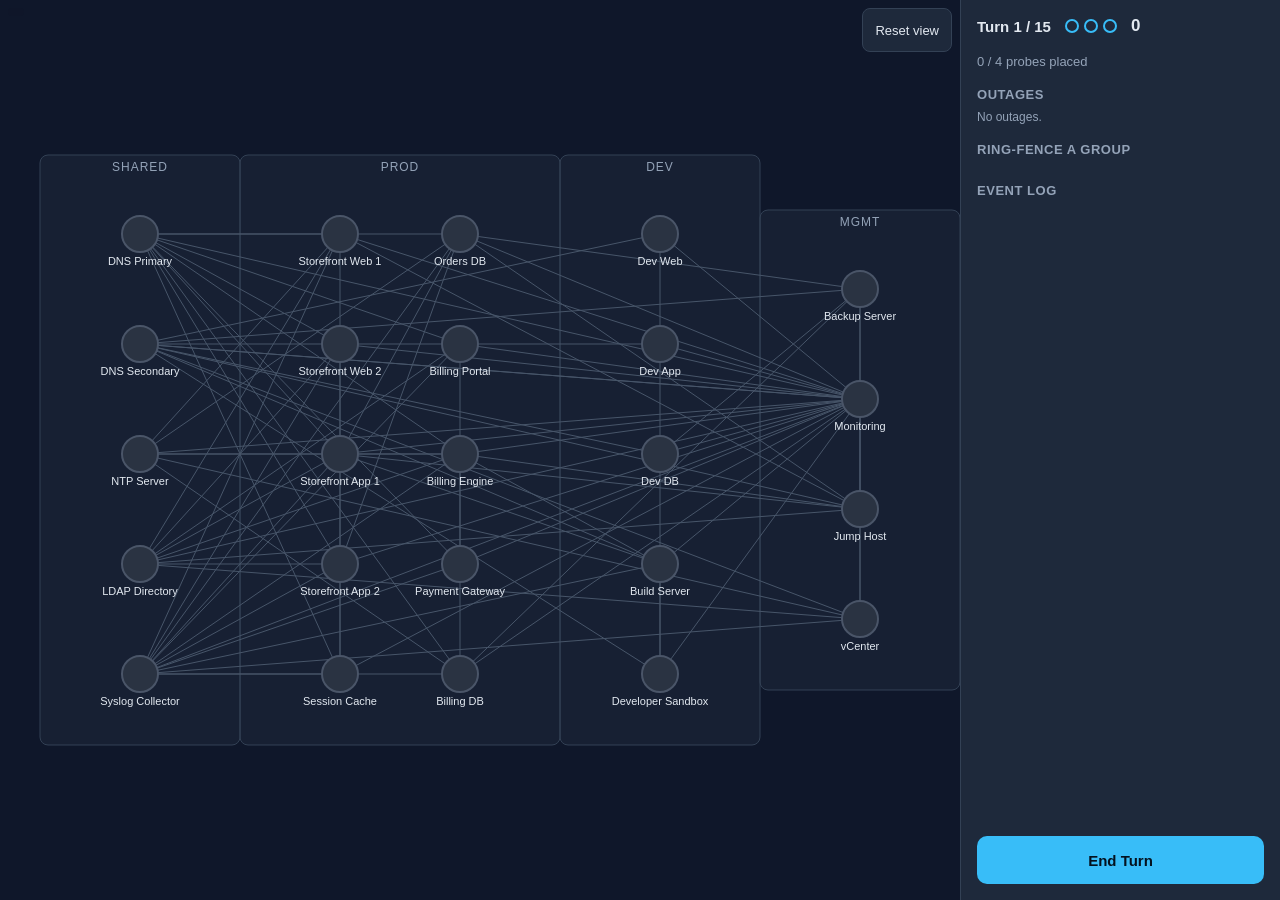
==== blast-radius/index.html @ e0a1378c "blast-radius: Phase 1 — static map, both layout modes Add index.html, css/style.css, layout.js and r" ====
<!DOCTYPE html>
<html lang="en">
<head>
<meta charset="UTF-8" />
<meta name="viewport" content="width=device-width, initial-scale=1, viewport-fit=cover" />
<title>Blast Radius</title>
<link rel="stylesheet" href="css/style.css" />
</head>
<body>
<div id="app" class="app">

  <!-- ===================================================================
       Movable content blocks. main.js reparents each of these into a
       mode-specific slot on layout-mode switch (wide sidebar vs tall status
       bar / bottom sheet, spec 6.5). Every element keeps its id no matter
       which slot currently holds it, so game logic and tests never care
       which layout mode is active. Nothing here is ever duplicated.
       =================================================================== -->

  <div id="status-cluster" class="status-cluster">
    <div id="turn-counter" class="turn-counter" data-testid="turn-counter">Turn 1 / 15</div>
    <div id="ap-indicator" class="ap-indicator" data-testid="ap-indicator" aria-label="Action points remaining">
      <span class="ap-pip" data-pip-index="0"></span>
      <span class="ap-pip" data-pip-index="1"></span>
      <span class="ap-pip" data-pip-index="2"></span>
    </div>
    <div id="score-readout" class="score-readout" data-testid="score-readout">
      <span class="score-total" data-testid="score-total">0</span>
      <span class="score-breakdown muted" data-testid="score-breakdown"></span>
    </div>
  </div>

  <div id="probe-count" class="probe-count" data-testid="probe-count">0 / 4 probes placed</div>

  <section id="outage-section" class="panel-section">
    <h2>Outages</h2>
    <div id="outage-list" class="outage-list" data-testid="outage-list">
      <p class="muted panel-empty">No outages.</p>
    </div>
  </section>

  <section id="fence-section" class="panel-section">
    <h2>Ring-fence a group</h2>
    <div id="fence-buttons" class="fence-buttons" data-testid="fence-buttons"></div>
  </section>

  <section id="log-section" class="panel-section">
    <h2>Event log</h2>
    <ol id="event-log" class="event-log" data-testid="event-log"></ol>
  </section>

  <button id="end-turn-btn" class="end-turn-btn" type="button" data-testid="end-turn-btn">
    End Turn
  </button>

  <svg id="board" class="board" tabindex="0" aria-label="Datacenter map"></svg>
  <div id="intrusion-banner" class="intrusion-banner" hidden>An intrusion is underway.</div>
  <button id="reset-view-btn" class="reset-view-btn" type="button">Reset view</button>
  <div id="seed-display" class="seed-display"></div>
  <div id="debug-badge" class="debug-badge" hidden>DEBUG</div>
  <div id="action-bar" class="action-bar" hidden></div>

  <!-- ===================================================================
       Layout shells. Exactly one is visible at a time (CSS, driven by a
       class main.js sets on #app after measuring viewport width per spec
       6.1). Each shell just provides slots for the movable blocks above.
       =================================================================== -->

  <div id="wide-chrome" class="wide-chrome">
    <main id="map-wrap" class="map-wrap"></main>
    <aside id="sidebar" class="sidebar">
      <div id="wide-status-slot" class="chrome-slot"></div>
      <div id="wide-probe-slot" class="chrome-slot"></div>
      <div id="wide-outage-slot" class="chrome-slot"></div>
      <div id="wide-fence-slot" class="chrome-slot"></div>
      <div id="wide-log-slot" class="chrome-slot chrome-slot-grow"></div>
      <div id="wide-endturn-slot" class="chrome-slot"></div>
    </aside>
  </div>

  <div id="tall-chrome" class="tall-chrome">
    <header id="status-bar" class="status-bar">
      <div id="tall-status-slot" class="chrome-slot"></div>
    </header>

    <main id="map-wrap-tall" class="map-wrap map-wrap-tall"></main>

    <div id="bottom-sheet" class="bottom-sheet">
      <div id="sheet-panel" class="sheet-panel">
        <div class="sheet-tabs" role="tablist">
          <button class="sheet-tab" data-tab="fences" type="button">Fences</button>
          <button class="sheet-tab" data-tab="outages" type="button">Outages</button>
          <button class="sheet-tab" data-tab="log" type="button">Log</button>
        </div>
        <div class="sheet-content">
          <div class="sheet-tab-panel" data-tab-panel="fences"></div>
          <div class="sheet-tab-panel" data-tab-panel="outages"></div>
          <div class="sheet-tab-panel" data-tab-panel="log"></div>
        </div>
      </div>
      <div id="sheet-bar" class="sheet-bar">
        <button id="sheet-handle" class="sheet-handle" type="button" aria-label="Expand panel">
          <span class="sheet-handle-grip"></span>
          <span id="outage-badge" class="outage-badge" data-testid="outage-badge" hidden>0</span>
        </button>
        <div id="tall-endturn-slot" class="chrome-slot chrome-slot-endturn"></div>
      </div>
    </div>
  </div>

  <div id="end-screen" class="end-screen" data-testid="end-screen" hidden></div>
</div>
<script type="module" src="js/main.js"></script>
</body>
</html>
---- blast-radius/css/style.css ----
/* Blast Radius — style.css
   Dark theme palette per spec 6.3:
   background #0f172a, panels #1e293b, text #e2e8f0, muted #94a3b8,
   accent #38bdf8, danger #ef4444, warning #f59e0b, success #22c55e. */

:root {
  --bg: #0f172a;
  --panel: #1e293b;
  --panel-2: #24324a;
  --text: #e2e8f0;
  --muted: #94a3b8;
  --accent: #38bdf8;
  --danger: #ef4444;
  --warning: #f59e0b;
  --success: #22c55e;
  --border: #334155;

  --node-fill: #2a3342;
  --node-stroke: #4a5568;
  --node-compromised-fill: #7f1d1d;
  --node-compromised-stroke: #ef4444;
  --node-outage-fill: #78350f;
  --node-outage-stroke: #f59e0b;
  --node-selected-stroke: #e2e8f0;
}

* { box-sizing: border-box; }

/* The `hidden` attribute must always win over any class that also sets
   `display`. Without this, an author rule like `.end-screen { display:
   flex }` beats the UA `[hidden]` rule at equal specificity and the
   "hidden" element still paints (and, if it's a full-screen overlay,
   blocks the whole page). Toggle visibility with `el.hidden`. */
[hidden] { display: none !important; }

html, body {
  margin: 0;
  padding: 0;
  background: var(--bg);
  color: var(--text);
  font-family: -apple-system, BlinkMacSystemFont, "Segoe UI", Roboto, Helvetica, Arial, sans-serif;
  overscroll-behavior: none; /* kill pull-to-refresh, spec 6.2 */
  height: 100%;
}

body {
  overflow: hidden;
}

.app {
  height: 100vh;
  height: 100dvh;
  width: 100%;
  position: relative;
}

h2 {
  font-size: 13px;
  text-transform: uppercase;
  letter-spacing: 0.04em;
  color: var(--muted);
  margin: 0 0 8px;
}

button {
  font-family: inherit;
  cursor: pointer;
  appearance: none;
  -webkit-appearance: none;
  color: inherit;
  background: none;
}

.muted { color: var(--muted); }

/* ---------------------------------------------------------------------
   Board (SVG) — shared regardless of which map-wrap currently holds it.
   --------------------------------------------------------------------- */

.board {
  width: 100%;
  height: 100%;
  display: block;
  touch-action: none; /* spec 6.2: don't let the browser steal gestures */
  background: var(--bg);
}

.map-wrap {
  position: relative;
  width: 100%;
  height: 100%;
  overflow: hidden;
  min-height: 0;
}

.zone-band {
  fill: rgba(148, 163, 184, 0.06);
  stroke: var(--border);
  stroke-width: 1;
}

.zone-band-label {
  fill: var(--muted);
  font-size: 12px;
  text-transform: uppercase;
  letter-spacing: 0.08em;
}

.fence-band {
  fill: none;
  stroke: var(--accent);
  stroke-width: 2;
  stroke-dasharray: 6 4;
  pointer-events: none;
}

.flow-edge {
  stroke: #475569;
}

.flow-edge.flow-blocked {
  stroke: var(--danger);
}

.flow-edge.flow-debug-only {
  opacity: 0.45;
  stroke-dasharray: 2 2;
}

.node-circle {
  fill: var(--node-fill);
  stroke: var(--node-stroke);
  stroke-width: 2px;
}

.node-circle.node-probed {
  stroke: var(--accent);
  stroke-width: 3px;
}

.node-circle.node-compromised {
  fill: var(--node-compromised-fill);
  stroke: var(--node-compromised-stroke);
  stroke-width: 3px;
  animation: pulse-compromised 1.4s ease-in-out infinite;
}

.node-circle.node-debug-compromised {
  stroke: var(--danger);
  stroke-width: 3px;
  stroke-dasharray: 3 2;
}

.node-circle.node-outage {
  fill: var(--node-outage-fill);
  stroke: var(--node-outage-stroke);
  stroke-width: 3px;
}

.node-circle.node-selected {
  stroke: var(--node-selected-stroke);
  stroke-width: 3px;
}

@keyframes pulse-compromised {
  0%, 100% { stroke-opacity: 1; }
  50% { stroke-opacity: 0.4; }
}

.node-probe-badge {
  fill: var(--accent);
  stroke: var(--bg);
  stroke-width: 1px;
}

.node-label {
  fill: var(--text);
  text-anchor: middle;
  pointer-events: none;
}

.node-hit {
  fill: transparent;
  pointer-events: all;
  cursor: pointer;
}

/* ---------------------------------------------------------------------
   Floating map controls (reparented between wide/tall map-wraps)
   --------------------------------------------------------------------- */

.reset-view-btn {
  position: absolute;
  top: 8px;
  right: 8px;
  z-index: 5;
  min-height: 44px;
  min-width: 44px;
  padding: 0 12px;
  background: var(--panel);
  color: var(--text);
  border: 1px solid var(--border);
  border-radius: 8px;
  font-size: 13px;
}

.seed-display {
  position: absolute;
  top: 8px;
  left: 8px;
  z-index: 5;
  font-size: 11px;
  color: var(--muted);
  background: rgba(15, 23, 42, 0.7);
  padding: 4px 8px;
  border-radius: 6px;
}

.debug-badge {
  position: absolute;
  bottom: 8px;
  left: 8px;
  z-index: 6;
  background: var(--danger);
  color: #fff;
  font-weight: 700;
  font-size: 11px;
  letter-spacing: 0.08em;
  padding: 4px 8px;
  border-radius: 6px;
}

.intrusion-banner {
  position: absolute;
  top: 8px;
  left: 50%;
  transform: translateX(-50%);
  z-index: 5;
  background: rgba(127, 29, 29, 0.92);
  border: 1px solid var(--danger);
  color: var(--text);
  padding: 8px 14px;
  border-radius: 8px;
  font-size: 13px;
  text-align: center;
}

.action-bar {
  position: absolute;
  left: 50%;
  bottom: 12px;
  transform: translateX(-50%);
  z-index: 10;
  background: var(--panel);
  border: 1px solid var(--border);
  border-radius: 12px;
  padding: 12px;
  max-width: min(92%, 420px);
  width: 92%;
  box-shadow: 0 8px 24px rgba(0, 0, 0, 0.4);
}

.action-bar h3 {
  margin: 0 0 8px;
  font-size: 14px;
}

.action-bar p {
  margin: 0 0 10px;
  font-size: 13px;
  color: var(--muted);
}

.action-bar-buttons {
  display: flex;
  flex-wrap: wrap;
  gap: 8px;
}

.action-btn {
  min-height: 44px;
  padding: 0 14px;
  border-radius: 8px;
  border: 1px solid var(--border);
  background: var(--panel-2);
  color: var(--text);
  font-size: 13px;
  flex: 1 1 auto;
}

.action-btn:disabled {
  opacity: 0.45;
  cursor: not-allowed;
}

.action-btn.action-cancel {
  background: transparent;
}

.action-btn.action-danger {
  border-color: var(--danger);
  color: #fecaca;
}

.action-btn.action-confirm {
  border-color: var(--warning);
  color: #fde68a;
}

/* ---------------------------------------------------------------------
   Shared status cluster (turn / AP / score)
   --------------------------------------------------------------------- */

.status-cluster {
  display: flex;
  align-items: center;
  gap: 14px;
  flex-wrap: wrap;
}

.turn-counter {
  font-weight: 700;
  font-size: 15px;
  white-space: nowrap;
}

.ap-indicator {
  display: flex;
  gap: 5px;
}

.ap-pip {
  width: 14px;
  height: 14px;
  border-radius: 50%;
  border: 2px solid var(--accent);
  background: transparent;
}

.ap-pip.ap-pip-filled {
  background: var(--accent);
}

.score-readout {
  display: flex;
  flex-direction: column;
  line-height: 1.2;
}

.score-total {
  font-weight: 700;
  font-size: 17px;
}

.score-breakdown {
  font-size: 11px;
}

.probe-count {
  font-size: 13px;
  color: var(--muted);
}

/* ---------------------------------------------------------------------
   Panels: outages / fences / log — shared markup, reparented per mode
   --------------------------------------------------------------------- */

.panel-section {
  min-width: 0;
}

.panel-empty {
  font-size: 12px;
  margin: 0;
}

.outage-list, .fence-buttons, .event-log {
  display: flex;
  flex-direction: column;
  gap: 8px;
}

.outage-row {
  display: flex;
  align-items: center;
  justify-content: space-between;
  gap: 8px;
  background: var(--panel-2);
  border: 1px solid var(--node-outage-stroke);
  border-radius: 8px;
  padding: 6px 10px;
  font-size: 12px;
}

.repair-btn {
  min-height: 44px;
  min-width: 44px;
  padding: 0 12px;
  border-radius: 8px;
  border: 1px solid var(--warning);
  background: transparent;
  color: var(--warning);
  font-size: 12px;
}

.fence-btn {
  min-height: 44px;
  width: 100%;
  text-align: left;
  padding: 8px 12px;
  border-radius: 8px;
  border: 1px solid var(--border);
  background: var(--panel-2);
  color: var(--text);
  font-size: 13px;
  display: flex;
  justify-content: space-between;
  gap: 8px;
}

.fence-btn:disabled {
  opacity: 0.4;
  cursor: not-allowed;
}

.fence-btn .fence-cost {
  color: var(--muted);
  white-space: nowrap;
}

.fence-btn.fence-fenced {
  border-color: var(--success);
  color: var(--success);
}

.event-log {
  list-style: none;
  margin: 0;
  padding: 0;
  font-size: 12px;
  overflow-y: auto;
}

.event-log li {
  border-left: 2px solid var(--border);
  padding-left: 8px;
}

.event-log li.log-attacker { border-left-color: var(--danger); }
.event-log li.log-discovery { border-left-color: var(--accent); }
.event-log li.log-fence { border-left-color: var(--warning); }
.event-log li.log-outage { border-left-color: var(--warning); }

.end-turn-btn {
  min-height: 48px;
  width: 100%;
  border-radius: 10px;
  border: none;
  background: var(--accent);
  color: #04121f;
  font-weight: 700;
  font-size: 15px;
}

.end-turn-btn:disabled {
  opacity: 0.5;
  cursor: not-allowed;
}

/* ---------------------------------------------------------------------
   Wide chrome (>= 900px): map left, 320px sidebar right
   --------------------------------------------------------------------- */

.wide-chrome {
  display: none;
  height: 100%;
  width: 100%;
}

.app.mode-wide .wide-chrome { display: flex; }
.app.mode-wide .tall-chrome { display: none; }

.sidebar {
  width: 320px;
  flex: 0 0 320px;
  background: var(--panel);
  border-left: 1px solid var(--border);
  padding: 16px;
  display: flex;
  flex-direction: column;
  gap: 18px;
  overflow-y: auto;
}

.chrome-slot-grow {
  flex: 1 1 auto;
  min-height: 0;
  display: flex;
  flex-direction: column;
}

.chrome-slot-grow .panel-section {
  display: flex;
  flex-direction: column;
  min-height: 0;
  flex: 1 1 auto;
}

/* ---------------------------------------------------------------------
   Tall chrome (< 900px): pinned status bar, map, bottom sheet
   --------------------------------------------------------------------- */

.tall-chrome {
  display: none;
  flex-direction: column;
  height: 100%;
  width: 100%;
}

.app.mode-tall .tall-chrome { display: flex; }
.app.mode-tall .wide-chrome { display: none; }

.status-bar {
  flex: 0 0 auto;
  min-height: 56px;
  background: var(--panel);
  border-bottom: 1px solid var(--border);
  display: flex;
  align-items: center;
  padding: 8px 12px;
  padding-top: calc(8px + env(safe-area-inset-top));
  padding-left: calc(12px + env(safe-area-inset-left));
  padding-right: calc(12px + env(safe-area-inset-right));
  z-index: 20;
}

.map-wrap-tall {
  flex: 1 1 auto;
  min-height: 0;
}

.bottom-sheet {
  flex: 0 0 auto;
  z-index: 20;
  background: var(--panel);
  border-top: 1px solid var(--border);
  display: flex;
  flex-direction: column;
}

.sheet-panel {
  max-height: 0;
  overflow: hidden;
  transition: max-height 0.22s ease;
  display: flex;
  flex-direction: column;
}

.bottom-sheet.expanded .sheet-panel {
  max-height: 55vh;
}

.sheet-tabs {
  display: flex;
  border-bottom: 1px solid var(--border);
}

.sheet-tab {
  flex: 1 1 0;
  min-height: 44px;
  background: transparent;
  border: none;
  color: var(--muted);
  font-size: 13px;
  border-bottom: 2px solid transparent;
}

.sheet-tab.sheet-tab-active {
  color: var(--text);
  border-bottom-color: var(--accent);
}

.sheet-content {
  overflow-y: auto;
  padding: 12px;
  padding-bottom: calc(12px + env(safe-area-inset-bottom));
}

.sheet-tab-panel { display: none; }
.sheet-tab-panel.sheet-tab-panel-active { display: block; }

.sheet-bar {
  flex: 0 0 auto;
  display: flex;
  align-items: center;
  gap: 10px;
  padding: 8px 12px;
  padding-bottom: calc(8px + env(safe-area-inset-bottom));
  padding-left: calc(12px + env(safe-area-inset-left));
  padding-right: calc(12px + env(safe-area-inset-right));
}

.sheet-handle {
  flex: 0 0 auto;
  min-height: 44px;
  min-width: 44px;
  background: transparent;
  border: none;
  color: var(--text);
  display: flex;
  align-items: center;
  gap: 6px;
  position: relative;
}

.sheet-handle-grip {
  display: block;
  width: 36px;
  height: 4px;
  border-radius: 2px;
  background: var(--border);
}

.outage-badge {
  min-width: 20px;
  height: 20px;
  padding: 0 6px;
  border-radius: 10px;
  background: var(--warning);
  color: #1a1206;
  font-size: 11px;
  font-weight: 700;
  display: inline-flex;
  align-items: center;
  justify-content: center;
}

.chrome-slot-endturn {
  flex: 1 1 auto;
}

/* ---------------------------------------------------------------------
   End screen
   --------------------------------------------------------------------- */

.end-screen {
  position: fixed;
  inset: 0;
  z-index: 100;
  background: rgba(15, 23, 42, 0.96);
  display: flex;
  align-items: center;
  justify-content: center;
  padding: 24px;
  overflow-y: auto;
}

.end-screen-card {
  background: var(--panel);
  border: 1px solid var(--border);
  border-radius: 16px;
  padding: 28px;
  max-width: 440px;
  width: 100%;
  text-align: center;
}

.end-screen-score {
  font-size: 48px;
  font-weight: 800;
  margin: 8px 0;
}

.end-screen-band {
  font-size: 20px;
  font-weight: 700;
  color: var(--accent);
  margin-bottom: 16px;
}

.end-screen-breakdown {
  text-align: left;
  display: flex;
  flex-direction: column;
  gap: 6px;
  margin: 16px 0;
  font-size: 14px;
}

.end-screen-breakdown div {
  display: flex;
  justify-content: space-between;
}

.end-screen-facts {
  text-align: left;
  font-size: 13px;
  color: var(--muted);
  margin-bottom: 20px;
  display: flex;
  flex-direction: column;
  gap: 4px;
}

.restart-btn {
  min-height: 48px;
  width: 100%;
  border-radius: 10px;
  border: none;
  background: var(--accent);
  color: #04121f;
  font-weight: 700;
  font-size: 15px;
}

/* ---------------------------------------------------------------------
   Small screens: keep everything within the 44px touch-target rule and
   never let the page itself scroll horizontally.
   --------------------------------------------------------------------- */

@media (max-width: 400px) {
  .status-cluster { gap: 8px; }
  .turn-counter { font-size: 13px; }
}
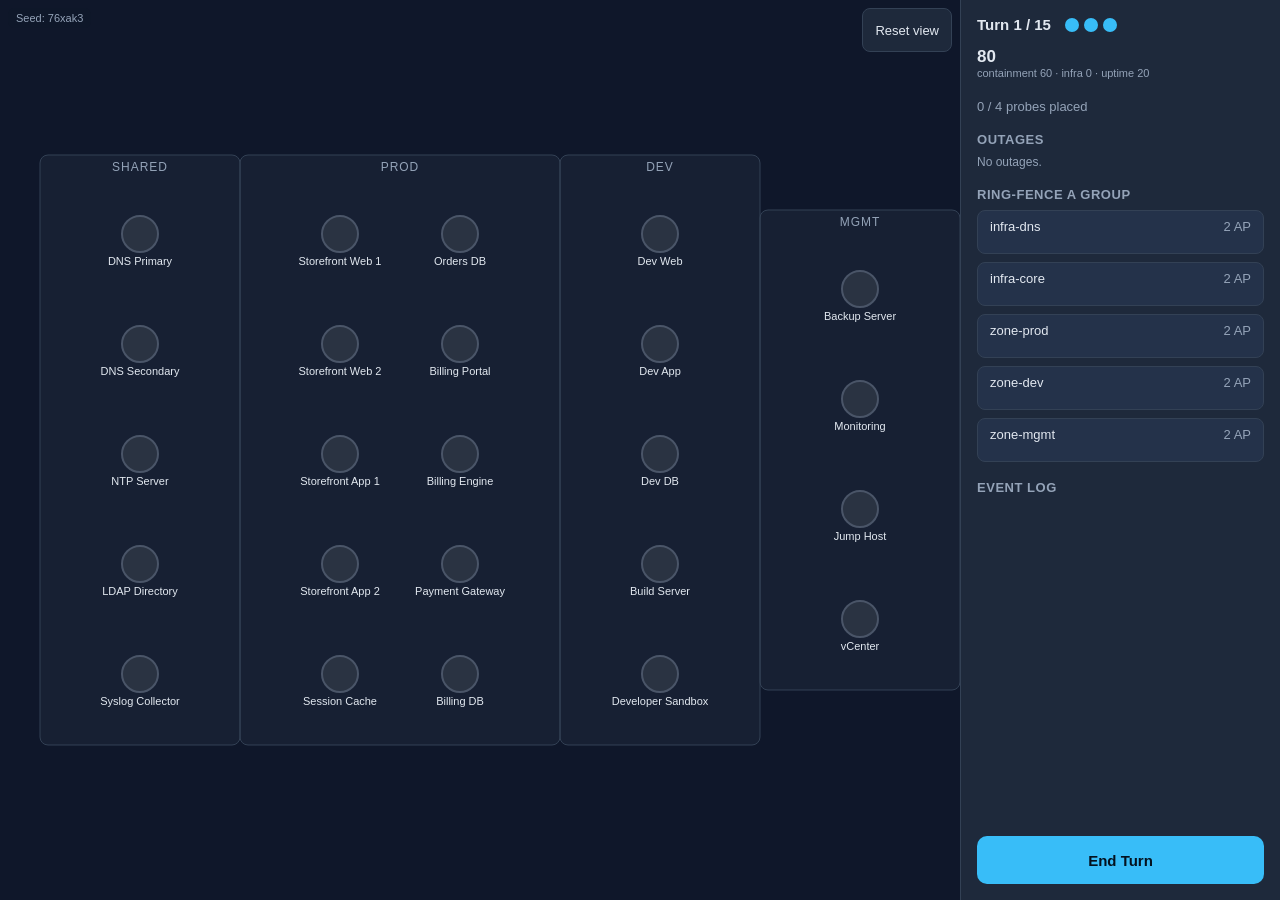
==== commit 992b9371: "blast-radius: Phase 2 — fog of war, probes, turns, touch input Add rng.js (mulberry32, implemented a" ====
--- a/blast-radius/index.html
+++ b/blast-radius/index.html
@@ -25,8 +25,8 @@
       <span class="ap-pip" data-pip-index="2"></span>
     </div>
     <div id="score-readout" class="score-readout" data-testid="score-readout">
-      <span class="score-total" data-testid="score-total">0</span>
-      <span class="score-breakdown muted" data-testid="score-breakdown"></span>
+      <span id="score-total" class="score-total" data-testid="score-total">0</span>
+      <span id="score-breakdown" class="score-breakdown muted" data-testid="score-breakdown"></span>
     </div>
   </div>
 
--- a/blast-radius/css/style.css
+++ b/blast-radius/css/style.css
@@ -450,6 +450,7 @@
 .event-log li.log-discovery { border-left-color: var(--accent); }
 .event-log li.log-fence { border-left-color: var(--warning); }
 .event-log li.log-outage { border-left-color: var(--warning); }
+.event-log li.log-probe { border-left-color: var(--success); }
 
 .end-turn-btn {
   min-height: 48px;
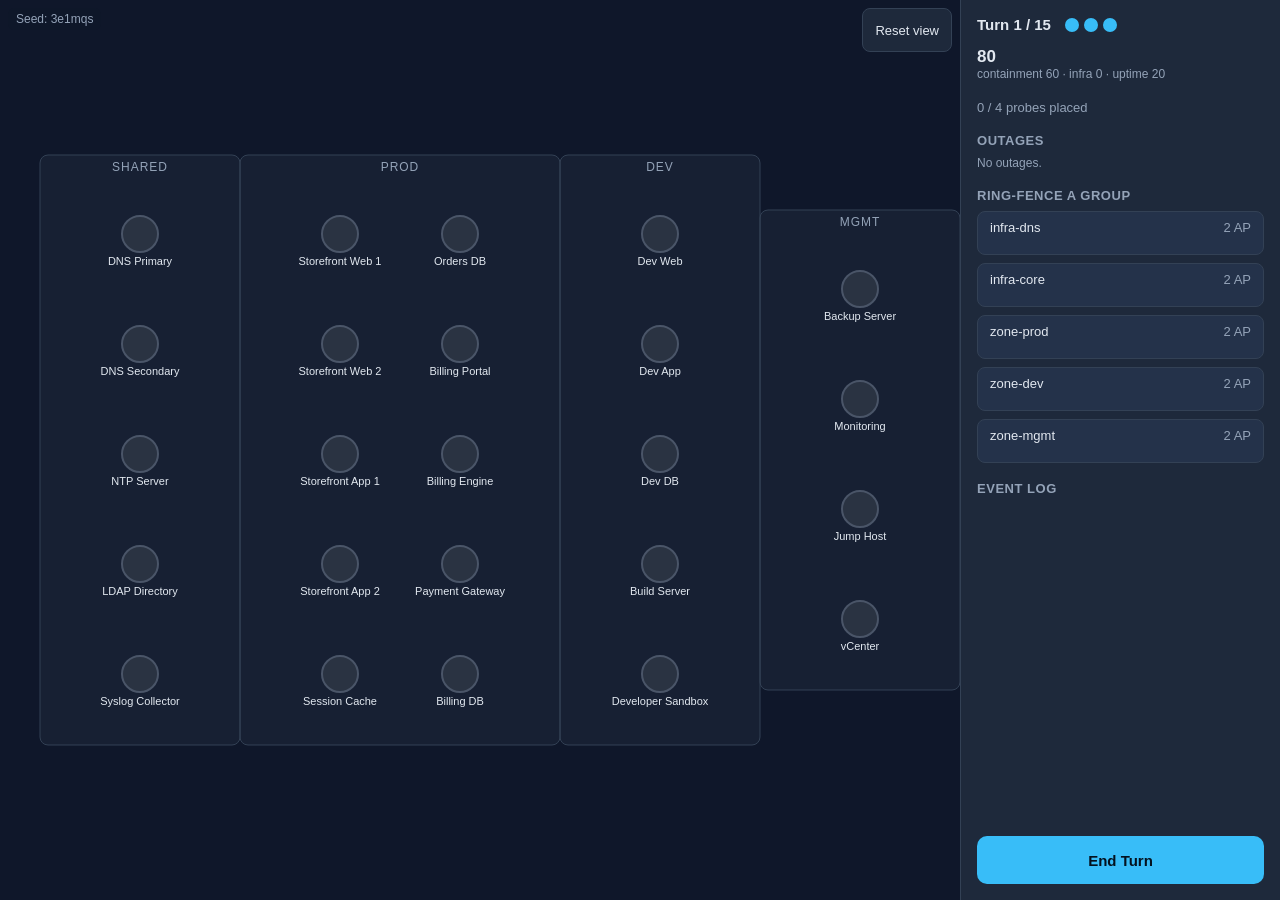
==== commit ed194df1: "blast-radius: fix phone touch targets and a scoring flaw that inverted the game Verified the build w" ====
--- a/blast-radius/index.html
+++ b/blast-radius/index.html
@@ -4,6 +4,7 @@
 <meta charset="UTF-8" />
 <meta name="viewport" content="width=device-width, initial-scale=1, viewport-fit=cover" />
 <title>Blast Radius</title>
+<link rel="icon" href="data:image/svg+xml,%3Csvg xmlns='http://www.w3.org/2000/svg' viewBox='0 0 32 32'%3E%3Ccircle cx='16' cy='16' r='14' fill='%230f172a'/%3E%3Ccircle cx='16' cy='16' r='9' fill='none' stroke='%23ef4444' stroke-width='2' stroke-dasharray='4 3'/%3E%3Ccircle cx='16' cy='16' r='3.5' fill='%2338bdf8'/%3E%3C/svg%3E" />
 <link rel="stylesheet" href="css/style.css" />
 </head>
 <body>
--- a/blast-radius/css/style.css
+++ b/blast-radius/css/style.css
@@ -209,7 +209,7 @@
   top: 8px;
   left: 8px;
   z-index: 5;
-  font-size: 11px;
+  font-size: 12px;
   color: var(--muted);
   background: rgba(15, 23, 42, 0.7);
   padding: 4px 8px;
@@ -224,7 +224,7 @@
   background: var(--danger);
   color: #fff;
   font-weight: 700;
-  font-size: 11px;
+  font-size: 12px;
   letter-spacing: 0.08em;
   padding: 4px 8px;
   border-radius: 6px;
@@ -353,7 +353,7 @@
 }
 
 .score-breakdown {
-  font-size: 11px;
+  font-size: 12px;
 }
 
 .probe-count {
@@ -629,7 +629,7 @@
   border-radius: 10px;
   background: var(--warning);
   color: #1a1206;
-  font-size: 11px;
+  font-size: 12px;
   font-weight: 700;
   display: inline-flex;
   align-items: center;
